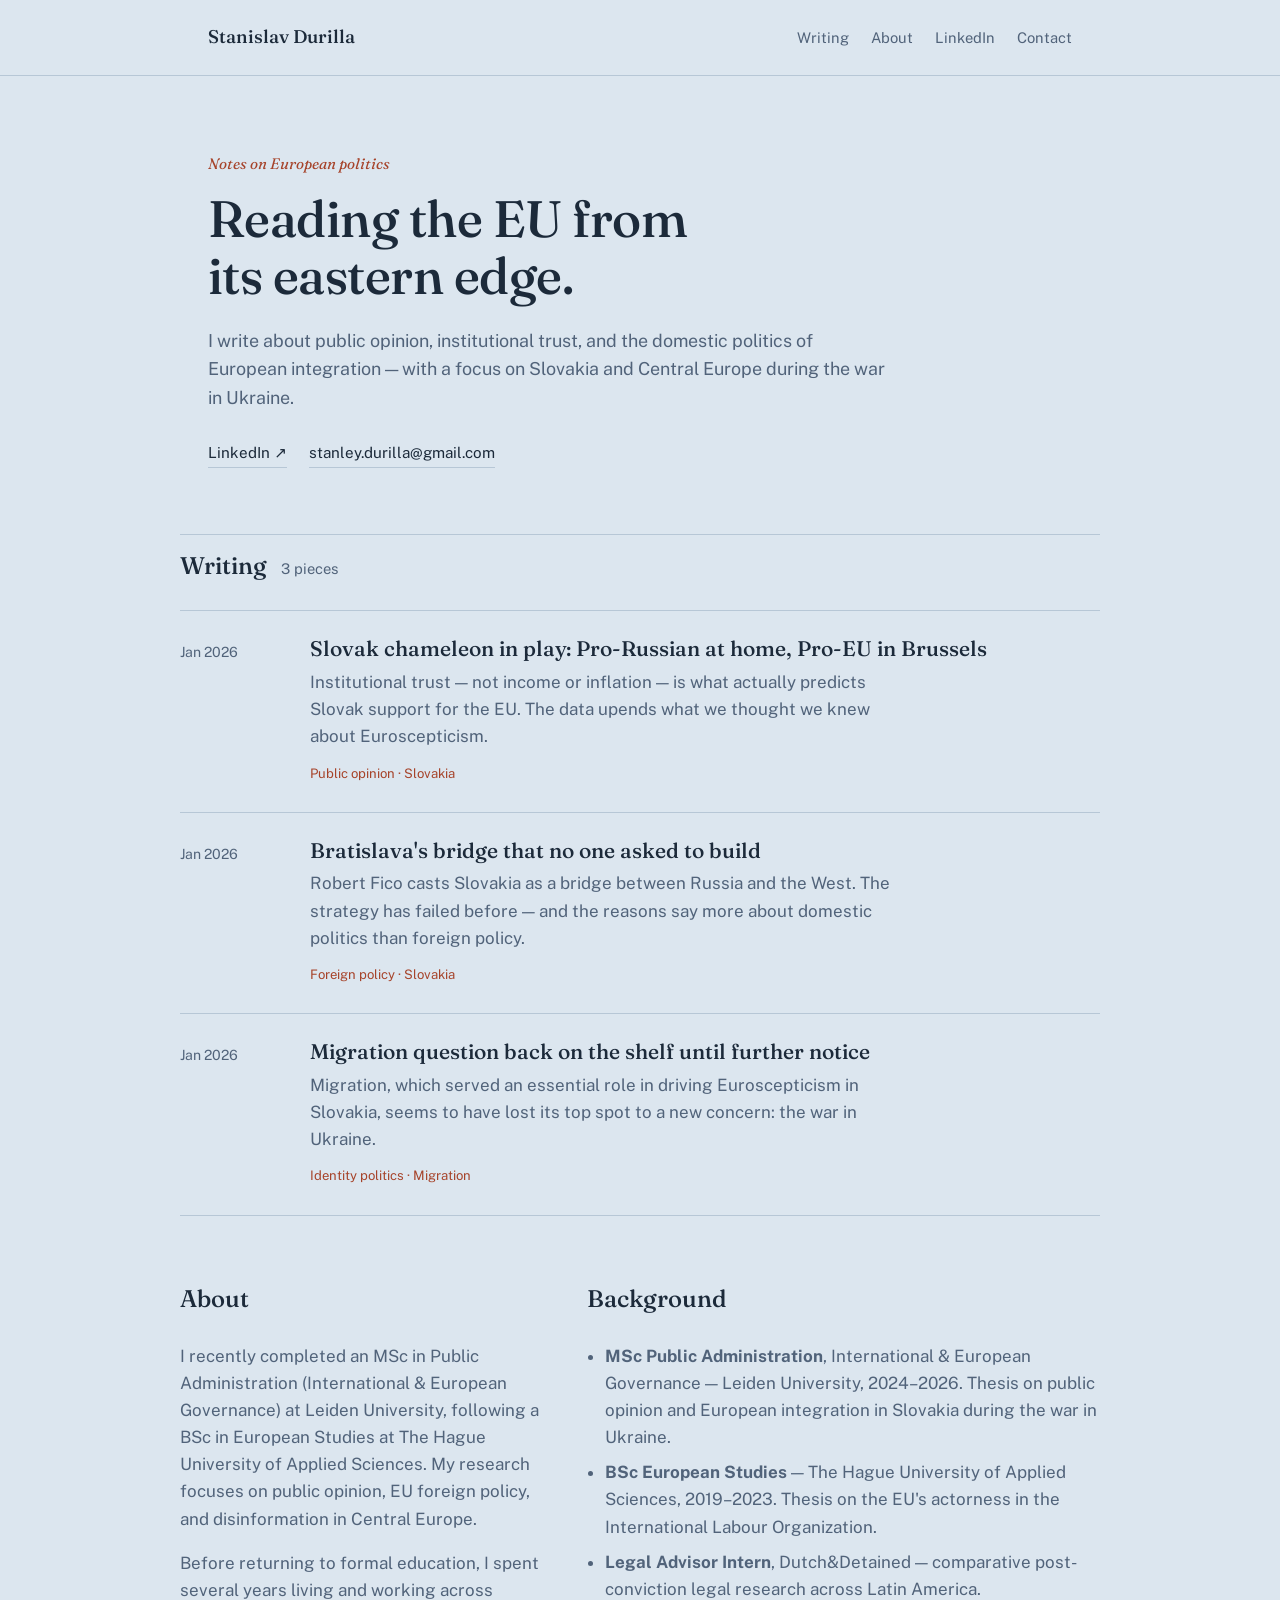
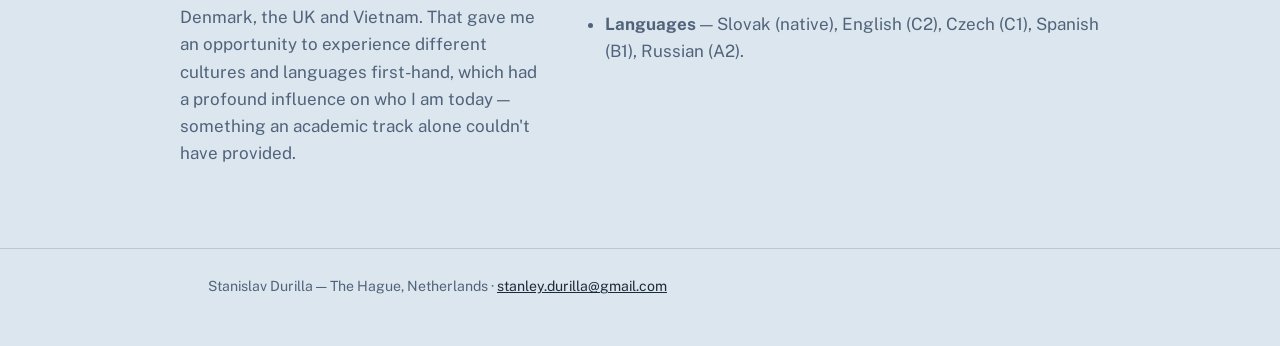
==== index.html @ 5b3fd9ba "Update index.html" ====
<!DOCTYPE html>
<html lang="en">
<head>
<meta charset="UTF-8">
<meta name="viewport" content="width=device-width, initial-scale=1.0">
<title>Stanislav Durilla — Notes on European Politics</title>
<meta name="description" content="Analysis and commentary on European integration, Central European politics, and the EU's response to the war in Ukraine, by Stanislav Durilla.">
<meta property="og:type" content="website">
<meta property="og:site_name" content="Stanislav Durilla">
<meta property="og:title" content="Stanislav Durilla — Notes on European Politics">
<meta property="og:description" content="Analysis and commentary on European integration, Central European politics, and the EU's response to the war in Ukraine.">
<meta name="twitter:card" content="summary">
<meta name="twitter:title" content="Stanislav Durilla — Notes on European Politics">
<meta name="twitter:description" content="Analysis and commentary on European integration, Central European politics, and the EU's response to the war in Ukraine.">
<link rel="stylesheet" href="style.css">
</head>
<body>

<header class="site">
  <div class="wrap">
    <a class="brand" href="index.html">Stanislav Durilla</a>
    <nav class="site-nav">
      <a href="#dispatches">Writing</a>
      <a href="#about">About</a>
      <a href="https://www.linkedin.com/in/stanislav-durilla-650215a8/">LinkedIn</a>
      <a href="mailto:stanley.durilla@gmail.com">Contact</a>
    </nav>
  </div>
</header>

<section class="hero">
  <div class="wrap">
    <p class="kicker">Notes on European politics</p>
    <h1>Reading the EU from its eastern edge.</h1>
    <p class="lede">I write about public opinion, institutional trust, and the domestic politics of European integration — with a focus on Slovakia and Central Europe during the war in Ukraine.</p>
    <div class="links">
      <a href="https://www.linkedin.com/in/stanislav-durilla-650215a8/">LinkedIn ↗</a>
      <a href="mailto:stanley.durilla@gmail.com">stanley.durilla@gmail.com</a>
    </div>
  </div>
</section>

<section class="dispatches wrap" id="dispatches">
  <div class="section-head">
    <h2>Writing</h2>
    <span class="count">3 pieces</span>
  </div>

  <a class="dispatch" href="institutional-trust.html">
    <span class="date">Jan 2026</span>
    <div>
      <h3>Slovak chameleon in play: Pro-Russian at home, Pro-EU in Brussels</h3>
      <p>Institutional trust — not income or inflation — is what actually predicts Slovak support for the EU. The data upends what we thought we knew about Euroscepticism.</p>
      <span class="tag">Public opinion · Slovakia</span>
    </div>
  </a>

  <a class="dispatch" href="bridge-strategy.html">
    <span class="date">Jan 2026</span>
    <div>
      <h3>Bratislava's bridge that no one asked to build</h3>
      <p>Robert Fico casts Slovakia as a bridge between Russia and the West. The strategy has failed before — and the reasons say more about domestic politics than foreign policy.</p>
      <span class="tag">Foreign policy · Slovakia</span>
    </div>
  </a>

  <a class="dispatch" href="migration-fades.html">
    <span class="date">Jan 2026</span>
    <div>
      <h3>Migration question back on the shelf until further notice</h3>
      <p>Migration, which served an essential role in driving Euroscepticism in Slovakia, seems to have lost its top spot to a new concern: the war in Ukraine.</p>
      <span class="tag">Identity politics · Migration</span>
    </div>
  </a>
</section>

<section class="about wrap" id="about">
  <div class="col">
    <div class="section-head" style="border-top:none; padding-top:0;">
      <h2>About</h2>
    </div>
    <p>I recently completed an MSc in Public Administration (International &amp; European Governance) at Leiden University, following a BSc in European Studies at The Hague University of Applied Sciences. My research focuses on public opinion, EU foreign policy, and disinformation in Central Europe.</p>
    <p>Before returning to formal education, I spent several years living and working across Denmark, the UK and Vietnam. That gave me an opportunity to experience different cultures and languages first-hand, which had a profound influence on who I am today — something an academic track alone couldn't have provided.</p>
  </div>
  <div class="col">
    <div class="section-head" style="border-top:none; padding-top:0;">
      <h2>Background</h2>
    </div>
    <ul>
      <li><strong>MSc Public Administration</strong>, International &amp; European Governance — Leiden University, 2024–2026. Thesis on public opinion and European integration in Slovakia during the war in Ukraine.</li>
      <li><strong>BSc European Studies</strong> — The Hague University of Applied Sciences, 2019–2023. Thesis on the EU's actorness in the International Labour Organization.</li>
      <li><strong>Legal Advisor Intern</strong>, Dutch&amp;Detained — comparative post-conviction legal research across Latin America.</li>
      <li><strong>Languages</strong> — Slovak (native), English (C2), Czech (C1), Spanish (B1), Russian (A2).</li>
    </ul>
  </div>
</section>

<footer class="site">
  <div class="wrap">
    Stanislav Durilla — The Hague, Netherlands · <a href="mailto:stanley.durilla@gmail.com">stanley.durilla@gmail.com</a>
  </div>
</footer>

</body>
</html>
---- style.css ----
@import url('https://fonts.googleapis.com/css2?family=Fraunces:opsz,wght@9..144,400;9..144,500;9..144,600&family=Public+Sans:wght@400;500;600&display=swap');

:root {
  --ink: #1c2a3a;
  --paper: #dce6ef;
  --paper-raised: #eaf1f7;
  --rule: #b7c7d6;
  --muted: #51637a;
  --seal: #a6432a;
  --max: 720px;
}

* { box-sizing: border-box; }

html { scroll-behavior: smooth; }

body {
  margin: 0;
  background: var(--paper);
  color: var(--ink);
  font-family: 'Public Sans', system-ui, sans-serif;
  font-size: 17px;
  line-height: 1.6;
  -webkit-font-smoothing: antialiased;
}

@media (prefers-reduced-motion: reduce) {
  html { scroll-behavior: auto; }
  * { animation: none !important; transition: none !important; }
}

a { color: var(--ink); }
a:focus-visible, button:focus-visible { outline: 2px solid var(--seal); outline-offset: 3px; }

h1, h2, h3 {
  font-family: 'Fraunces', Georgia, serif;
  font-weight: 500;
  line-height: 1.12;
  margin: 0;
}

.wrap {
  max-width: 920px;
  margin: 0 auto;
  padding: 0 28px;
}

/* ---- Header ---- */
header.site {
  border-bottom: 1px solid var(--rule);
  padding: 22px 0;
}
header.site .wrap {
  display: flex;
  align-items: baseline;
  justify-content: space-between;
  gap: 16px;
  flex-wrap: wrap;
}
.brand {
  font-family: 'Fraunces', serif;
  font-weight: 500;
  font-size: 1.15rem;
  text-decoration: none;
  color: var(--ink);
}
nav.site-nav { display: flex; gap: 22px; font-size: 0.92rem; }
nav.site-nav a { text-decoration: none; color: var(--muted); border-bottom: 1px solid transparent; padding-bottom: 2px; }
nav.site-nav a:hover { color: var(--ink); border-bottom-color: var(--seal); }

/* ---- Hero ---- */
.hero { padding: 76px 0 56px; }
.hero .kicker {
  color: var(--seal);
  font-size: 0.95rem;
  margin: 0 0 14px;
  font-family: 'Fraunces', serif;
  font-style: italic;
}
.hero h1 {
  font-size: clamp(2.1rem, 4.4vw, 3.2rem);
  max-width: 15ch;
  letter-spacing: -0.01em;
}
.hero p.lede {
  max-width: 62ch;
  margin: 22px 0 0;
  color: var(--muted);
  font-size: 1.12rem;
}
.hero .links { margin-top: 28px; display: flex; gap: 22px; flex-wrap: wrap; }
.hero .links a {
  text-decoration: none;
  font-size: 0.95rem;
  color: var(--ink);
  border-bottom: 1px solid var(--rule);
  padding-bottom: 2px;
}
.hero .links a:hover { border-bottom-color: var(--seal); }

/* ---- Section headings ---- */
.section-head {
  display: flex;
  align-items: baseline;
  gap: 14px;
  margin: 0 0 30px;
  border-top: 1px solid var(--rule);
  padding-top: 18px;
}
.section-head h2 { font-size: 1.5rem; }
.section-head .count { color: var(--muted); font-size: 0.92rem; }

/* ---- Dispatch list ---- */
.dispatches { padding: 10px 0 60px; }
.dispatch {
  display: grid;
  grid-template-columns: 108px 1fr;
  gap: 22px;
  padding: 26px 0;
  border-bottom: 1px solid var(--rule);
  text-decoration: none;
  color: inherit;
}
.dispatch:first-of-type { border-top: 1px solid var(--rule); }
.dispatch .date {
  color: var(--muted);
  font-size: 0.88rem;
  padding-top: 4px;
}
.dispatch h3 {
  font-size: 1.32rem;
  margin-bottom: 8px;
}
.dispatch p { margin: 0; color: var(--muted); max-width: 58ch; }
.dispatch .tag {
  display: inline-block;
  margin-top: 12px;
  font-size: 0.82rem;
  color: var(--seal);
}
.dispatch:hover h3 { text-decoration: underline; text-decoration-color: var(--rule); text-underline-offset: 4px; }

/* ---- About ---- */
.about { padding: 10px 0 64px; display: grid; grid-template-columns: 1fr 1.4fr; gap: 40px; }
.about .col p { color: var(--muted); max-width: 46ch; }
.about ul { padding-left: 18px; margin: 0; color: var(--muted); }
.about li { margin-bottom: 8px; }

/* ---- Footer ---- */
footer.site {
  border-top: 1px solid var(--rule);
  padding: 26px 0 48px;
  color: var(--muted);
  font-size: 0.88rem;
}

/* ---- Article page ---- */
.article-head { padding: 64px 28px 20px; max-width: var(--max); margin: 0 auto; }
.article-head .kicker { color: var(--seal); font-family: 'Fraunces', serif; font-style: italic; margin-bottom: 14px; }
.article-head h1 { font-size: clamp(1.9rem, 4vw, 2.7rem); }
.article-head .meta { color: var(--muted); font-size: 0.92rem; margin-top: 18px; }
.article-body { max-width: var(--max); margin: 0 auto; padding: 8px 28px 70px; }
.article-body p { margin: 0 0 20px; }
.article-body h2 { font-size: 1.35rem; margin: 44px 0 16px; }
.article-body .drop::first-letter {
  font-family: 'Fraunces', serif;
  font-size: 3.6em;
  float: left;
  line-height: 0.85;
  padding-right: 10px;
  padding-top: 4px;
  color: var(--seal);
}
.back-link { display: inline-block; margin: 0 auto; max-width: var(--max); text-decoration: none; color: var(--muted); font-size: 0.9rem; }
.back-link-wrap { max-width: var(--max); margin: 40px auto 0; padding: 0 28px; }

/* ---- Chart ---- */
.chart-figure {
  margin: 40px 0 44px;
  background: var(--paper-raised);
  border: 1px solid var(--rule);
  border-radius: 4px;
  padding: 20px 20px 16px;
}
.chart-figure svg { width: 100%; height: auto; display: block; }
.chart-caption {
  margin-top: 14px;
  font-size: 0.82rem;
  color: var(--muted);
  text-align: left;
}

@media (max-width: 640px) {
  .dispatch { grid-template-columns: 1fr; gap: 6px; }
  .about { grid-template-columns: 1fr; }
  .hero { padding: 54px 0 40px; }
}
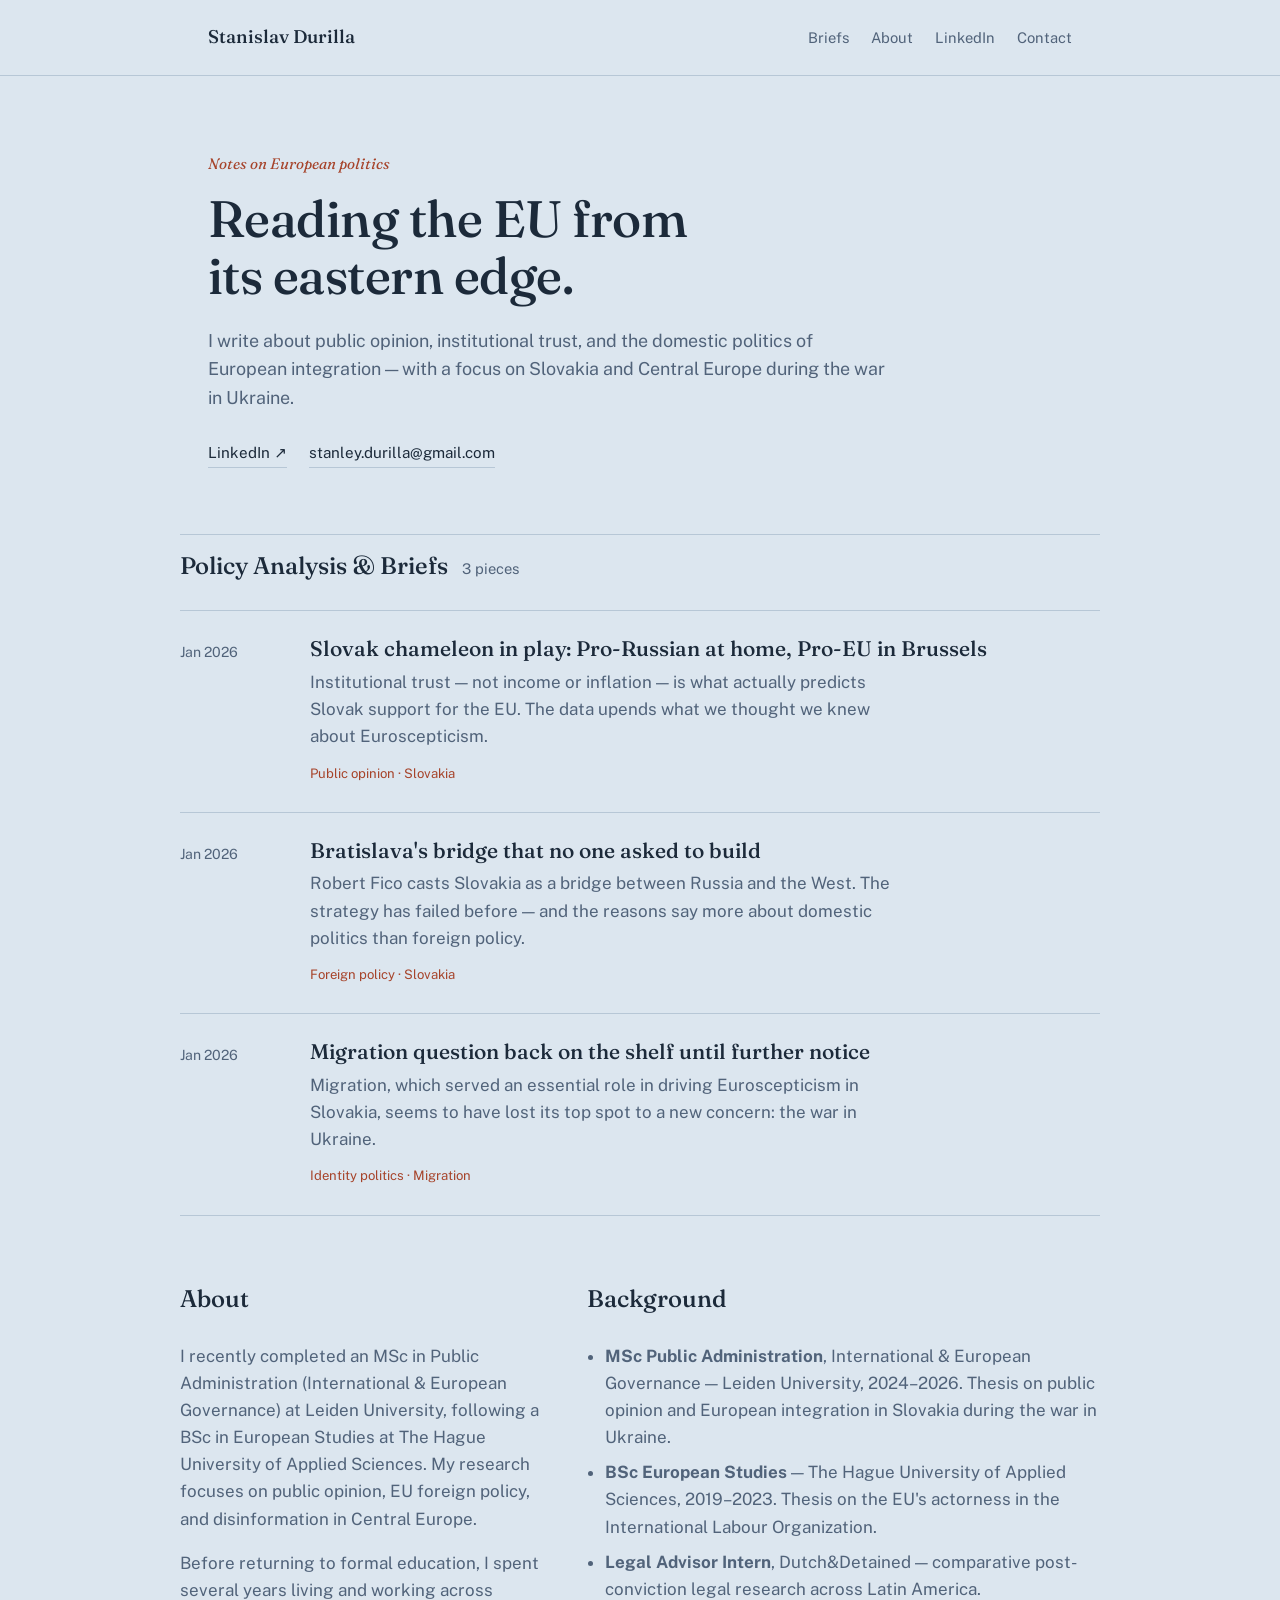
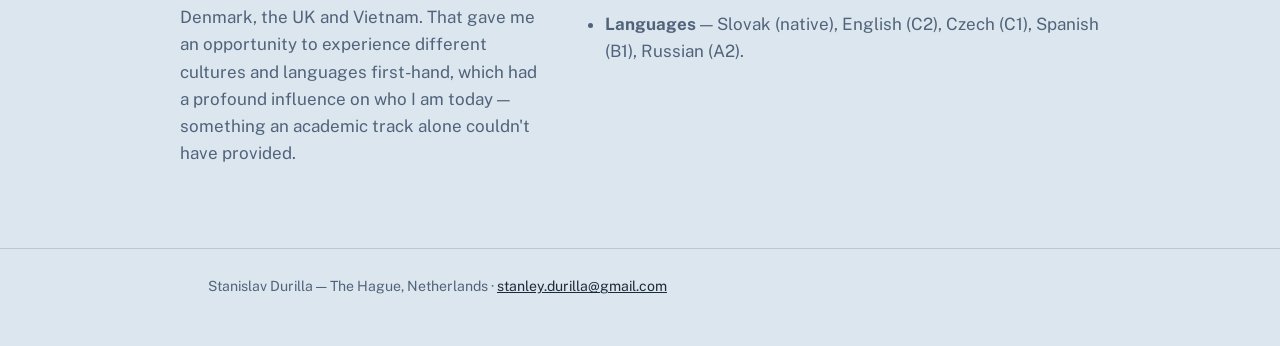
==== commit f295d0fa: "Add files via upload" ====
--- a/index.html
+++ b/index.html
@@ -20,7 +20,7 @@
   <div class="wrap">
     <a class="brand" href="index.html">Stanislav Durilla</a>
     <nav class="site-nav">
-      <a href="#dispatches">Writing</a>
+      <a href="#dispatches">Briefs</a>
       <a href="#about">About</a>
       <a href="https://www.linkedin.com/in/stanislav-durilla-650215a8/">LinkedIn</a>
       <a href="mailto:stanley.durilla@gmail.com">Contact</a>
@@ -42,11 +42,11 @@
 
 <section class="dispatches wrap" id="dispatches">
   <div class="section-head">
-    <h2>Writing</h2>
+    <h2>Policy Analysis &amp; Briefs</h2>
     <span class="count">3 pieces</span>
   </div>
 
-  <a class="dispatch" href="institutional-trust.html">
+  <a class="dispatch" href="articles/institutional-trust.html">
     <span class="date">Jan 2026</span>
     <div>
       <h3>Slovak chameleon in play: Pro-Russian at home, Pro-EU in Brussels</h3>
@@ -55,7 +55,7 @@
     </div>
   </a>
 
-  <a class="dispatch" href="bridge-strategy.html">
+  <a class="dispatch" href="articles/bridge-strategy.html">
     <span class="date">Jan 2026</span>
     <div>
       <h3>Bratislava's bridge that no one asked to build</h3>
@@ -64,7 +64,7 @@
     </div>
   </a>
 
-  <a class="dispatch" href="migration-fades.html">
+  <a class="dispatch" href="articles/migration-fades.html">
     <span class="date">Jan 2026</span>
     <div>
       <h3>Migration question back on the shelf until further notice</h3>
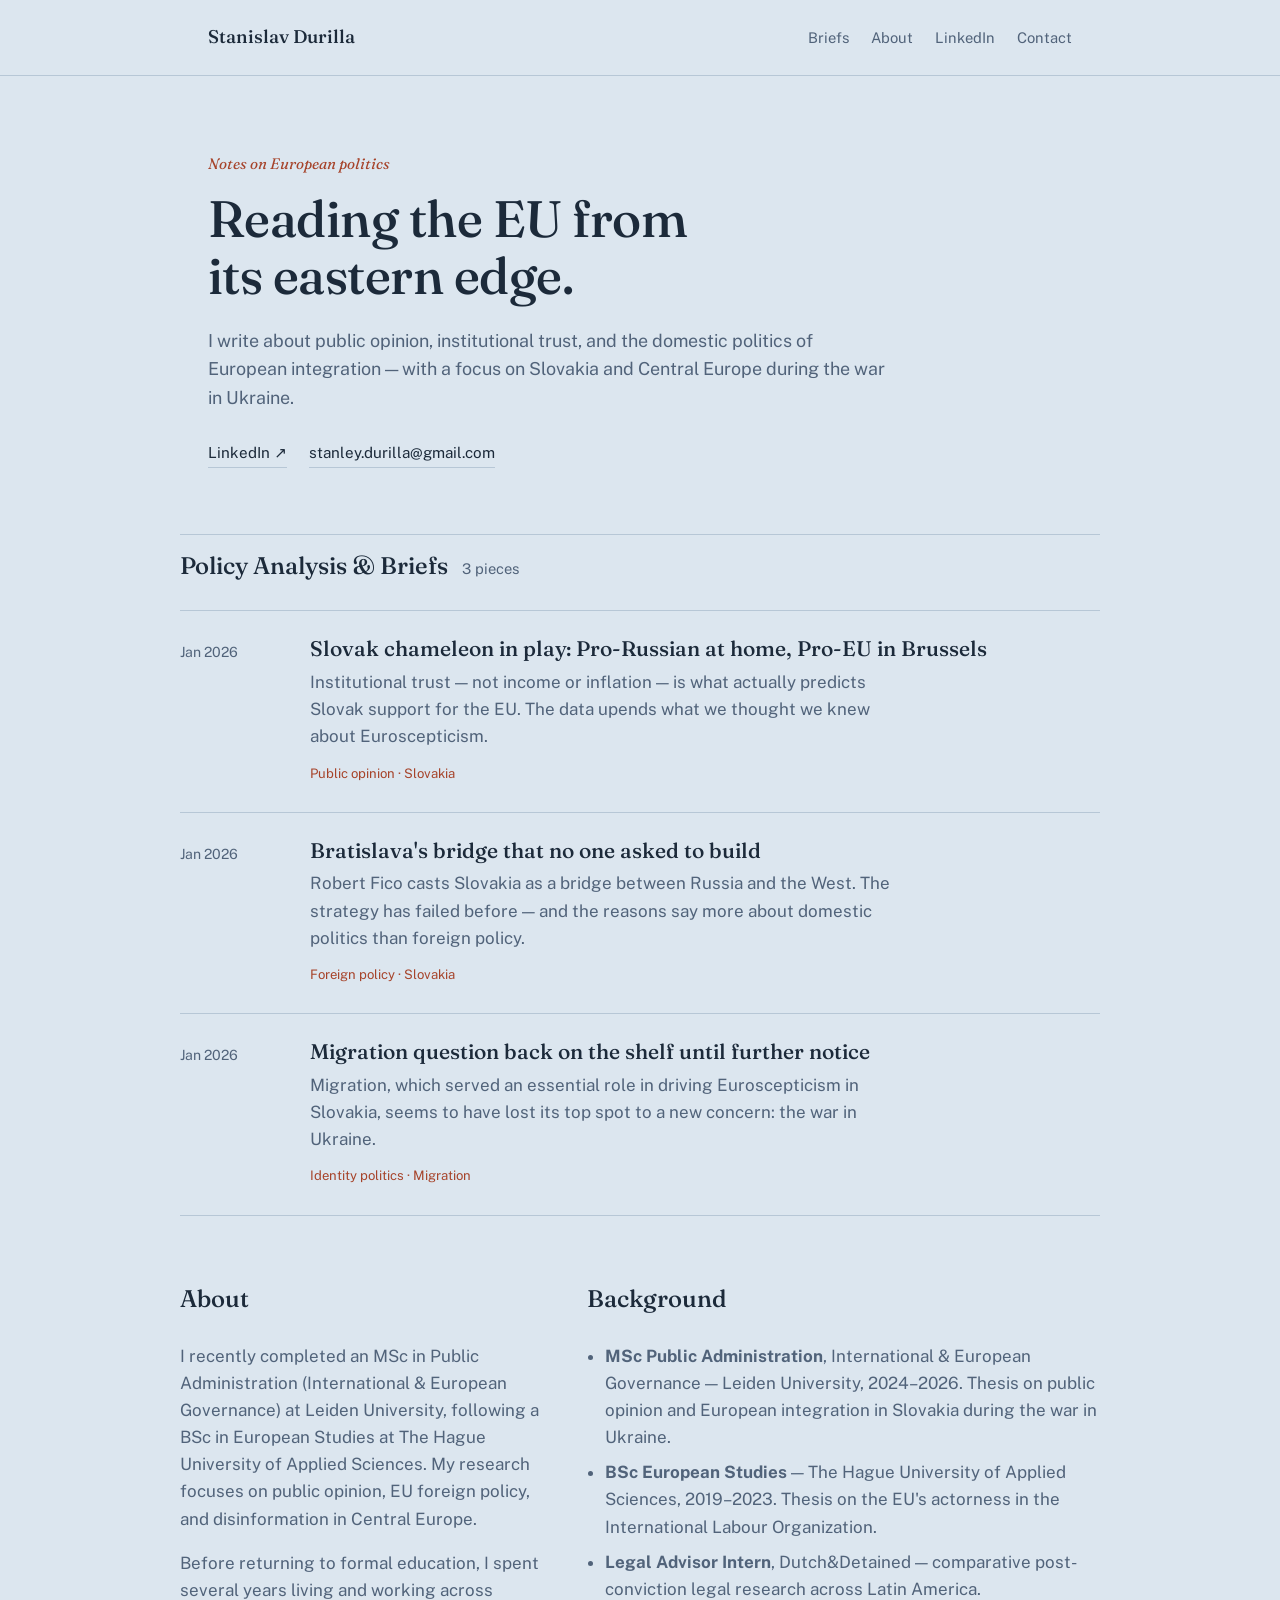
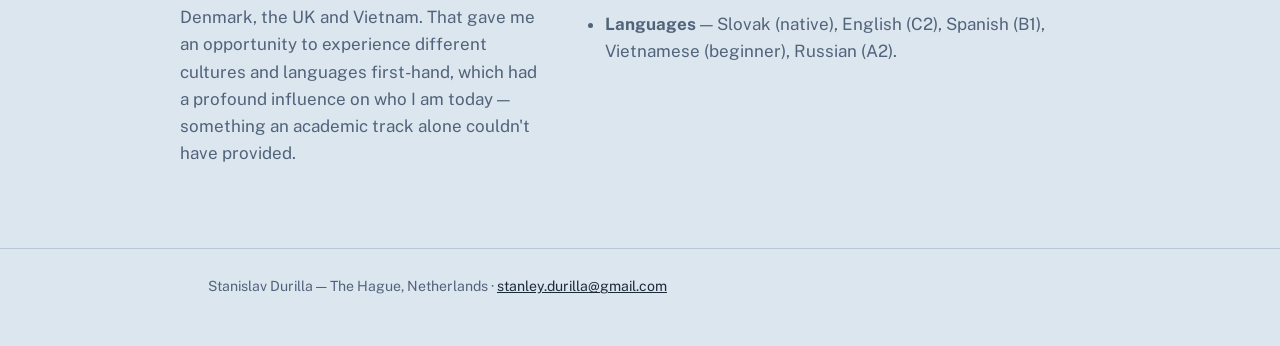
==== commit 9c7d6b04: "Add files via upload" ====
--- a/index.html
+++ b/index.html
@@ -9,9 +9,14 @@
 <meta property="og:site_name" content="Stanislav Durilla">
 <meta property="og:title" content="Stanislav Durilla — Notes on European Politics">
 <meta property="og:description" content="Analysis and commentary on European integration, Central European politics, and the EU's response to the war in Ukraine.">
-<meta name="twitter:card" content="summary">
+<meta property="og:url" content="https://stanislavdurilla.github.io/portfolio-/">
+<meta property="og:image" content="https://stanislavdurilla.github.io/portfolio-/og-image.png">
+<meta property="og:image:width" content="1200">
+<meta property="og:image:height" content="630">
+<meta name="twitter:card" content="summary_large_image">
 <meta name="twitter:title" content="Stanislav Durilla — Notes on European Politics">
 <meta name="twitter:description" content="Analysis and commentary on European integration, Central European politics, and the EU's response to the war in Ukraine.">
+<meta name="twitter:image" content="https://stanislavdurilla.github.io/portfolio-/og-image.png">
 <link rel="stylesheet" href="style.css">
 </head>
 <body>
@@ -90,7 +95,7 @@
       <li><strong>MSc Public Administration</strong>, International &amp; European Governance — Leiden University, 2024–2026. Thesis on public opinion and European integration in Slovakia during the war in Ukraine.</li>
       <li><strong>BSc European Studies</strong> — The Hague University of Applied Sciences, 2019–2023. Thesis on the EU's actorness in the International Labour Organization.</li>
       <li><strong>Legal Advisor Intern</strong>, Dutch&amp;Detained — comparative post-conviction legal research across Latin America.</li>
-      <li><strong>Languages</strong> — Slovak (native), English (C2), Czech (C1), Spanish (B1), Russian (A2).</li>
+      <li><strong>Languages</strong> — Slovak (native), English (C2), Spanish (B1), Vietnamese (beginner), Russian (A2).</li>
     </ul>
   </div>
 </section>
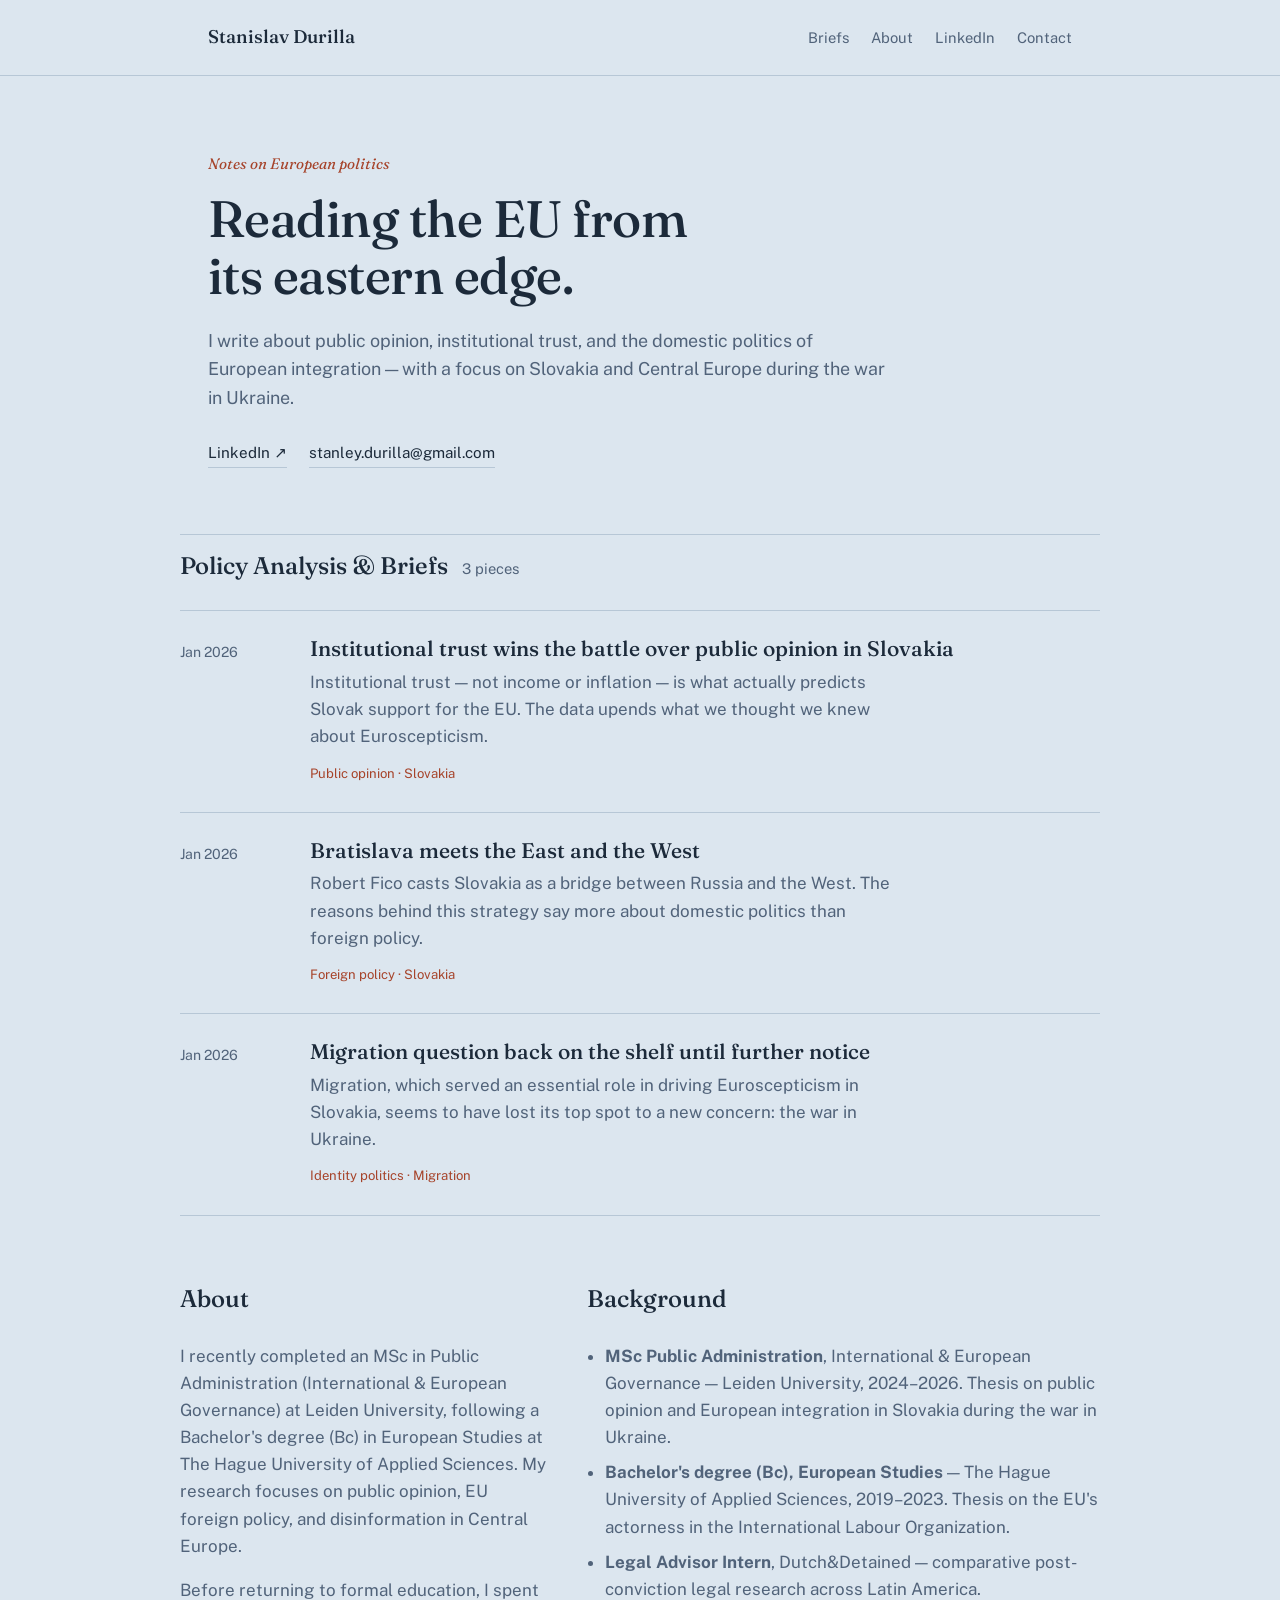
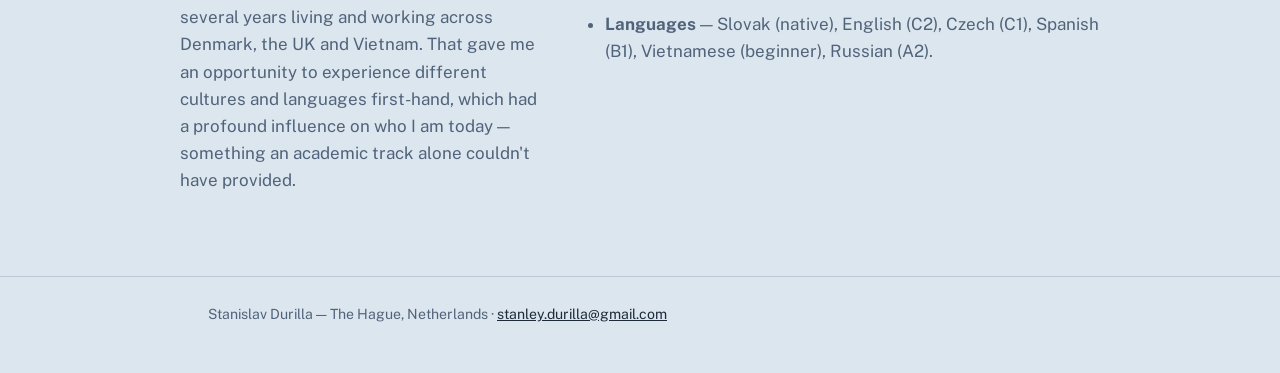
==== commit fd45e3f4: "Add files via upload" ====
--- a/index.html
+++ b/index.html
@@ -54,7 +54,7 @@
   <a class="dispatch" href="articles/institutional-trust.html">
     <span class="date">Jan 2026</span>
     <div>
-      <h3>Slovak chameleon in play: Pro-Russian at home, Pro-EU in Brussels</h3>
+      <h3>Institutional trust wins the battle over public opinion in Slovakia</h3>
       <p>Institutional trust — not income or inflation — is what actually predicts Slovak support for the EU. The data upends what we thought we knew about Euroscepticism.</p>
       <span class="tag">Public opinion · Slovakia</span>
     </div>
@@ -63,8 +63,8 @@
   <a class="dispatch" href="articles/bridge-strategy.html">
     <span class="date">Jan 2026</span>
     <div>
-      <h3>Bratislava's bridge that no one asked to build</h3>
-      <p>Robert Fico casts Slovakia as a bridge between Russia and the West. The strategy has failed before — and the reasons say more about domestic politics than foreign policy.</p>
+      <h3>Bratislava meets the East and the West</h3>
+      <p>Robert Fico casts Slovakia as a bridge between Russia and the West. The reasons behind this strategy say more about domestic politics than foreign policy.</p>
       <span class="tag">Foreign policy · Slovakia</span>
     </div>
   </a>
@@ -84,7 +84,7 @@
     <div class="section-head" style="border-top:none; padding-top:0;">
       <h2>About</h2>
     </div>
-    <p>I recently completed an MSc in Public Administration (International &amp; European Governance) at Leiden University, following a BSc in European Studies at The Hague University of Applied Sciences. My research focuses on public opinion, EU foreign policy, and disinformation in Central Europe.</p>
+    <p>I recently completed an MSc in Public Administration (International &amp; European Governance) at Leiden University, following a Bachelor's degree (Bc) in European Studies at The Hague University of Applied Sciences. My research focuses on public opinion, EU foreign policy, and disinformation in Central Europe.</p>
     <p>Before returning to formal education, I spent several years living and working across Denmark, the UK and Vietnam. That gave me an opportunity to experience different cultures and languages first-hand, which had a profound influence on who I am today — something an academic track alone couldn't have provided.</p>
   </div>
   <div class="col">
@@ -93,9 +93,9 @@
     </div>
     <ul>
       <li><strong>MSc Public Administration</strong>, International &amp; European Governance — Leiden University, 2024–2026. Thesis on public opinion and European integration in Slovakia during the war in Ukraine.</li>
-      <li><strong>BSc European Studies</strong> — The Hague University of Applied Sciences, 2019–2023. Thesis on the EU's actorness in the International Labour Organization.</li>
+      <li><strong>Bachelor's degree (Bc), European Studies</strong> — The Hague University of Applied Sciences, 2019–2023. Thesis on the EU's actorness in the International Labour Organization.</li>
       <li><strong>Legal Advisor Intern</strong>, Dutch&amp;Detained — comparative post-conviction legal research across Latin America.</li>
-      <li><strong>Languages</strong> — Slovak (native), English (C2), Spanish (B1), Vietnamese (beginner), Russian (A2).</li>
+      <li><strong>Languages</strong> — Slovak (native), English (C2), Czech (C1), Spanish (B1), Vietnamese (beginner), Russian (A2).</li>
     </ul>
   </div>
 </section>
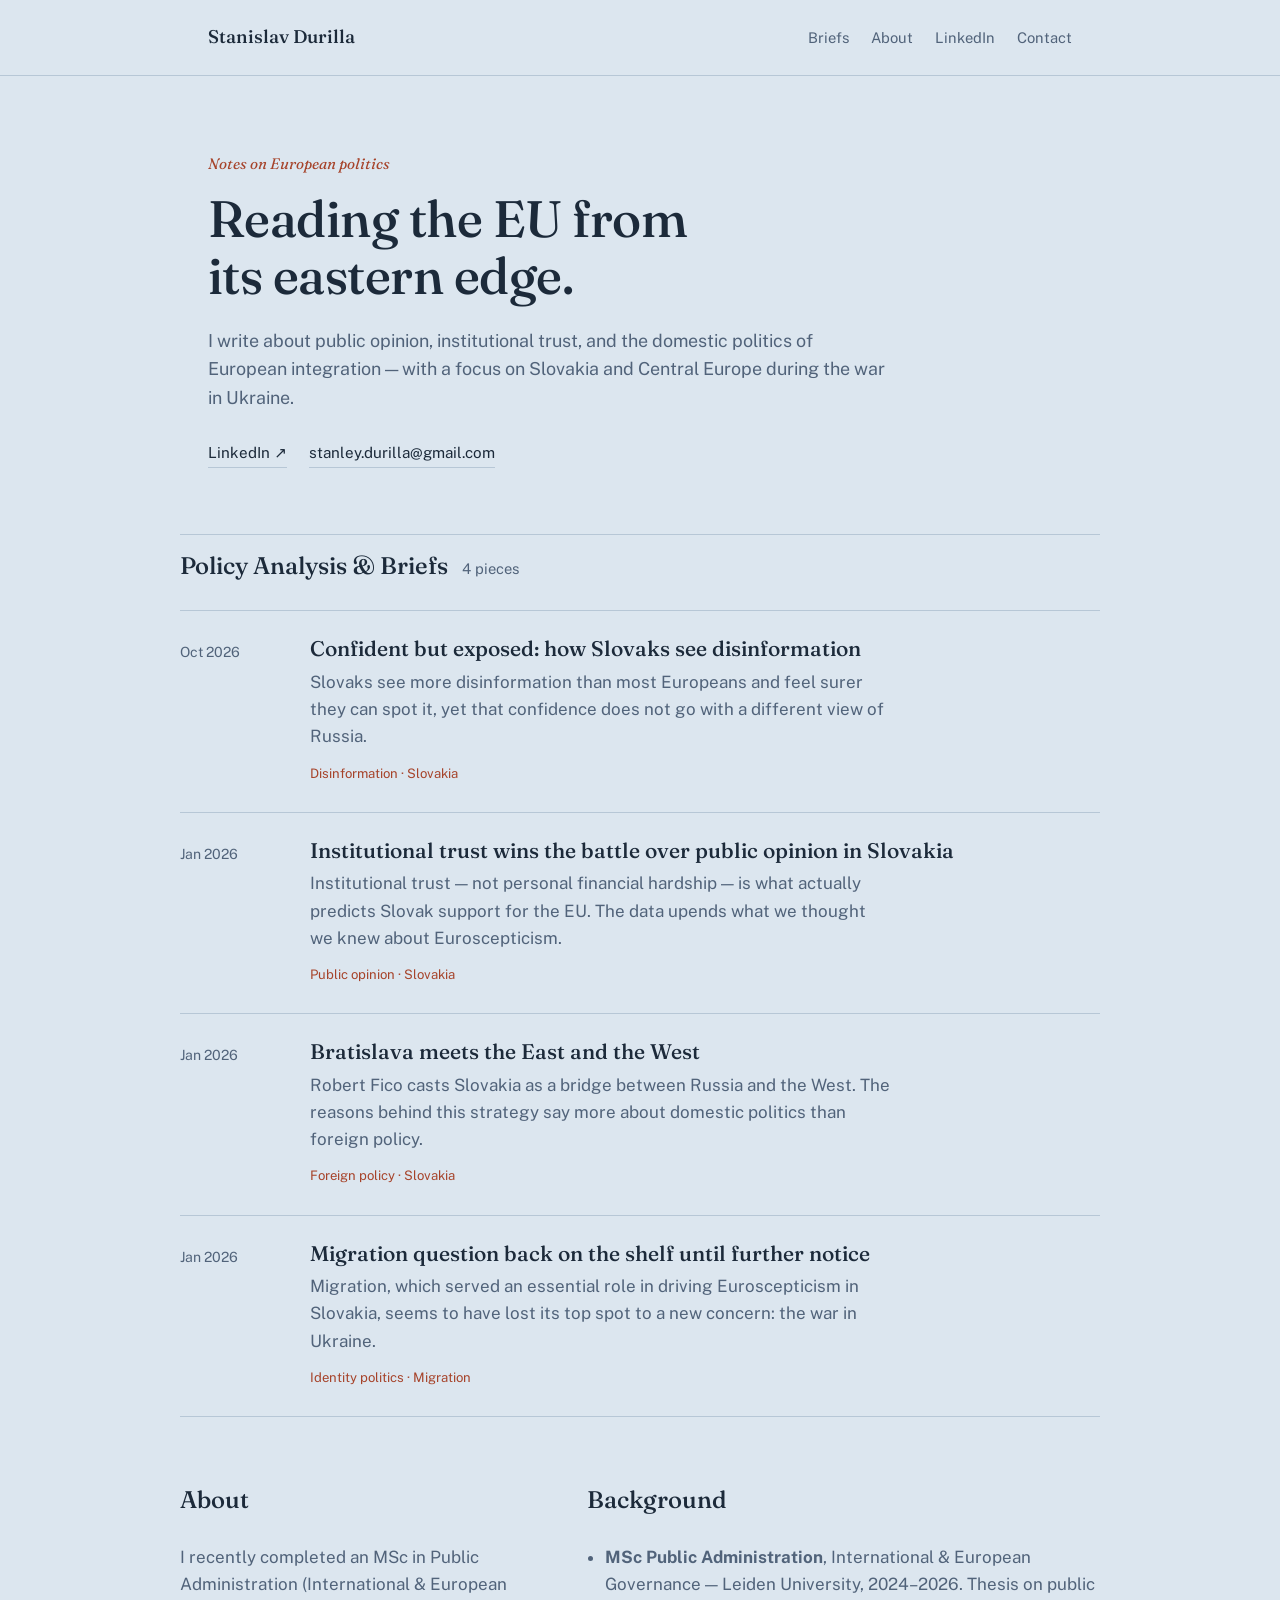
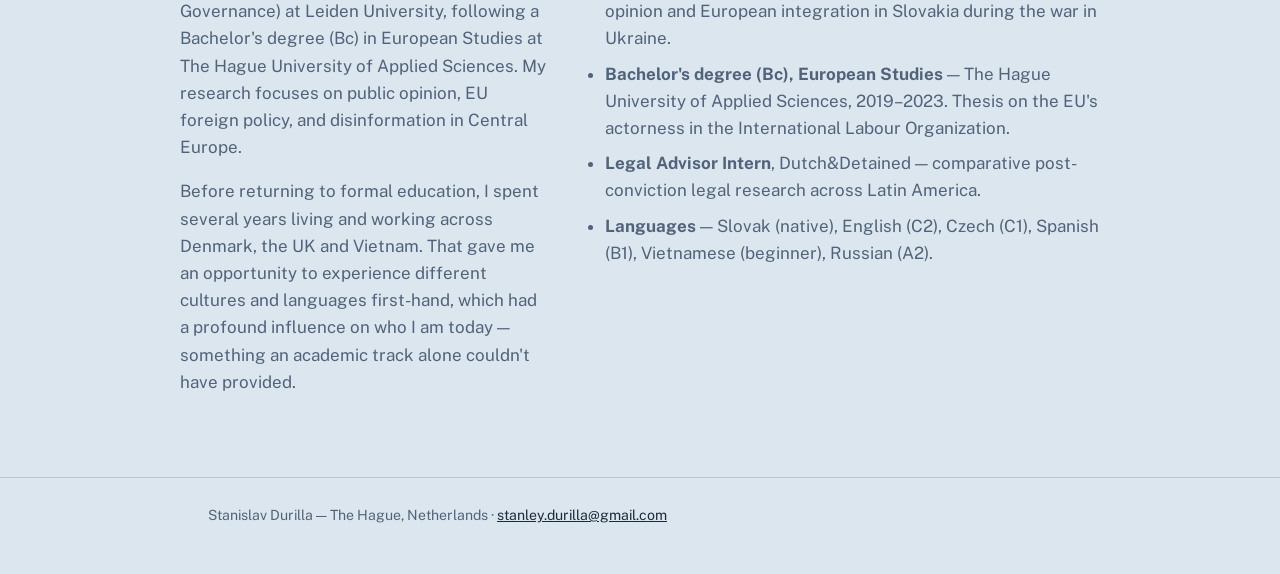
==== commit 91f087b0: "Add files via upload" ====
--- a/index.html
+++ b/index.html
@@ -48,14 +48,23 @@
 <section class="dispatches wrap" id="dispatches">
   <div class="section-head">
     <h2>Policy Analysis &amp; Briefs</h2>
-    <span class="count">3 pieces</span>
+    <span class="count">4 pieces</span>
   </div>
+
+  <a class="dispatch" href="articles/disinformation-confidence.html">
+    <span class="date">Oct 2026</span>
+    <div>
+      <h3>Confident but exposed: how Slovaks see disinformation</h3>
+      <p>Slovaks see more disinformation than most Europeans and feel surer they can spot it, yet that confidence does not go with a different view of Russia.</p>
+      <span class="tag">Disinformation · Slovakia</span>
+    </div>
+  </a>
 
   <a class="dispatch" href="articles/institutional-trust.html">
     <span class="date">Jan 2026</span>
     <div>
       <h3>Institutional trust wins the battle over public opinion in Slovakia</h3>
-      <p>Institutional trust — not income or inflation — is what actually predicts Slovak support for the EU. The data upends what we thought we knew about Euroscepticism.</p>
+      <p>Institutional trust — not personal financial hardship — is what actually predicts Slovak support for the EU. The data upends what we thought we knew about Euroscepticism.</p>
       <span class="tag">Public opinion · Slovakia</span>
     </div>
   </a>
--- a/style.css
+++ b/style.css
@@ -195,3 +195,6 @@
   .about { grid-template-columns: 1fr; }
   .hero { padding: 54px 0 40px; }
 }
+
+/* ---- Sources ---- */
+.article-body .sources { font-size: 0.86rem; color: var(--muted); line-height: 1.7; }
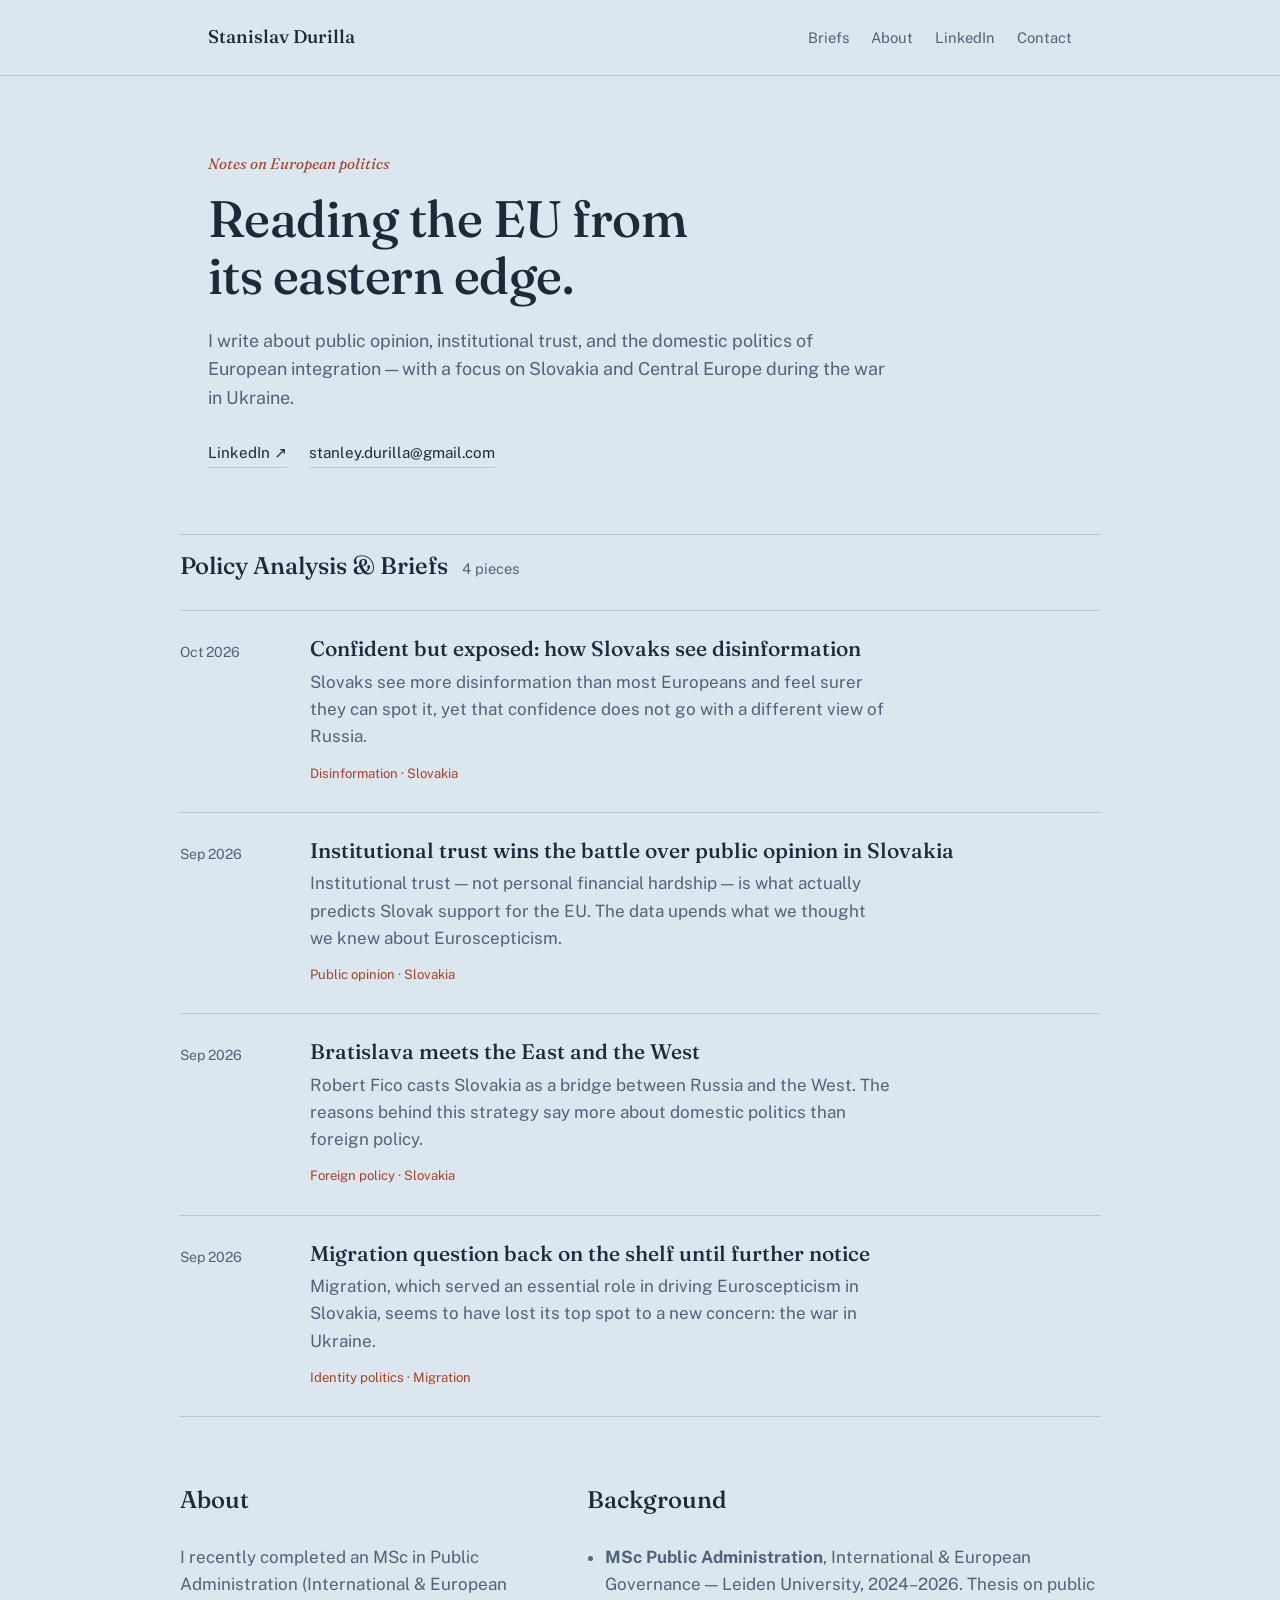
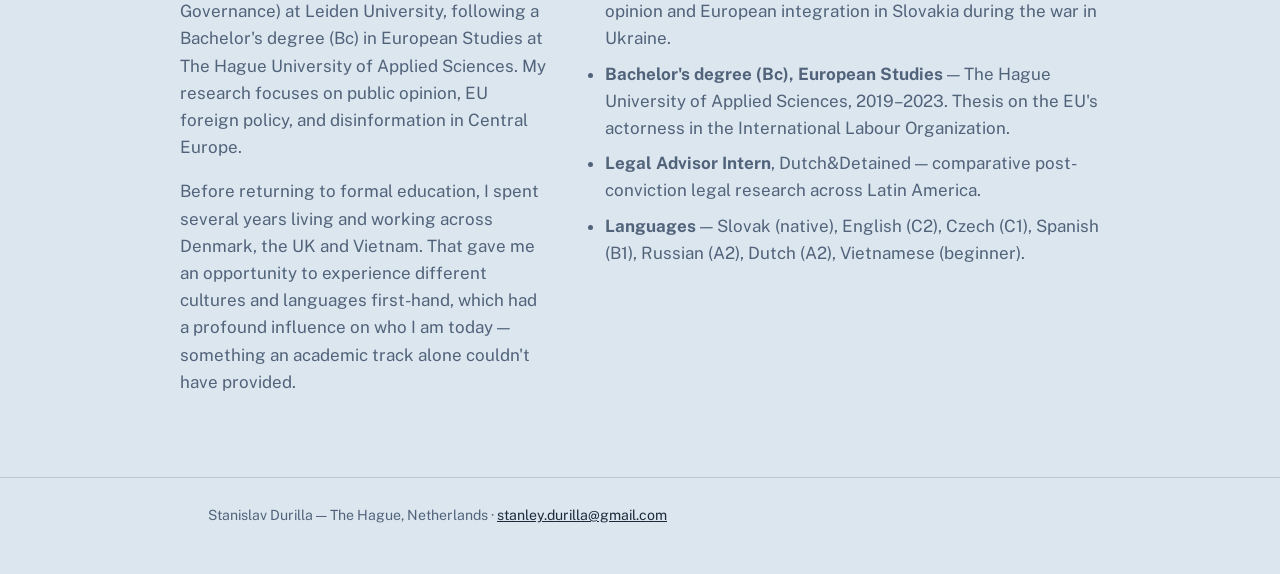
==== commit 8e3587d6: "Add files via upload" ====
--- a/index.html
+++ b/index.html
@@ -61,7 +61,7 @@
   </a>
 
   <a class="dispatch" href="articles/institutional-trust.html">
-    <span class="date">Jan 2026</span>
+    <span class="date">Sep 2026</span>
     <div>
       <h3>Institutional trust wins the battle over public opinion in Slovakia</h3>
       <p>Institutional trust — not personal financial hardship — is what actually predicts Slovak support for the EU. The data upends what we thought we knew about Euroscepticism.</p>
@@ -70,7 +70,7 @@
   </a>
 
   <a class="dispatch" href="articles/bridge-strategy.html">
-    <span class="date">Jan 2026</span>
+    <span class="date">Sep 2026</span>
     <div>
       <h3>Bratislava meets the East and the West</h3>
       <p>Robert Fico casts Slovakia as a bridge between Russia and the West. The reasons behind this strategy say more about domestic politics than foreign policy.</p>
@@ -79,7 +79,7 @@
   </a>
 
   <a class="dispatch" href="articles/migration-fades.html">
-    <span class="date">Jan 2026</span>
+    <span class="date">Sep 2026</span>
     <div>
       <h3>Migration question back on the shelf until further notice</h3>
       <p>Migration, which served an essential role in driving Euroscepticism in Slovakia, seems to have lost its top spot to a new concern: the war in Ukraine.</p>
@@ -104,7 +104,7 @@
       <li><strong>MSc Public Administration</strong>, International &amp; European Governance — Leiden University, 2024–2026. Thesis on public opinion and European integration in Slovakia during the war in Ukraine.</li>
       <li><strong>Bachelor's degree (Bc), European Studies</strong> — The Hague University of Applied Sciences, 2019–2023. Thesis on the EU's actorness in the International Labour Organization.</li>
       <li><strong>Legal Advisor Intern</strong>, Dutch&amp;Detained — comparative post-conviction legal research across Latin America.</li>
-      <li><strong>Languages</strong> — Slovak (native), English (C2), Czech (C1), Spanish (B1), Vietnamese (beginner), Russian (A2).</li>
+      <li><strong>Languages</strong> — Slovak (native), English (C2), Czech (C1), Spanish (B1), Russian (A2), Dutch (A2), Vietnamese (beginner).</li>
     </ul>
   </div>
 </section>
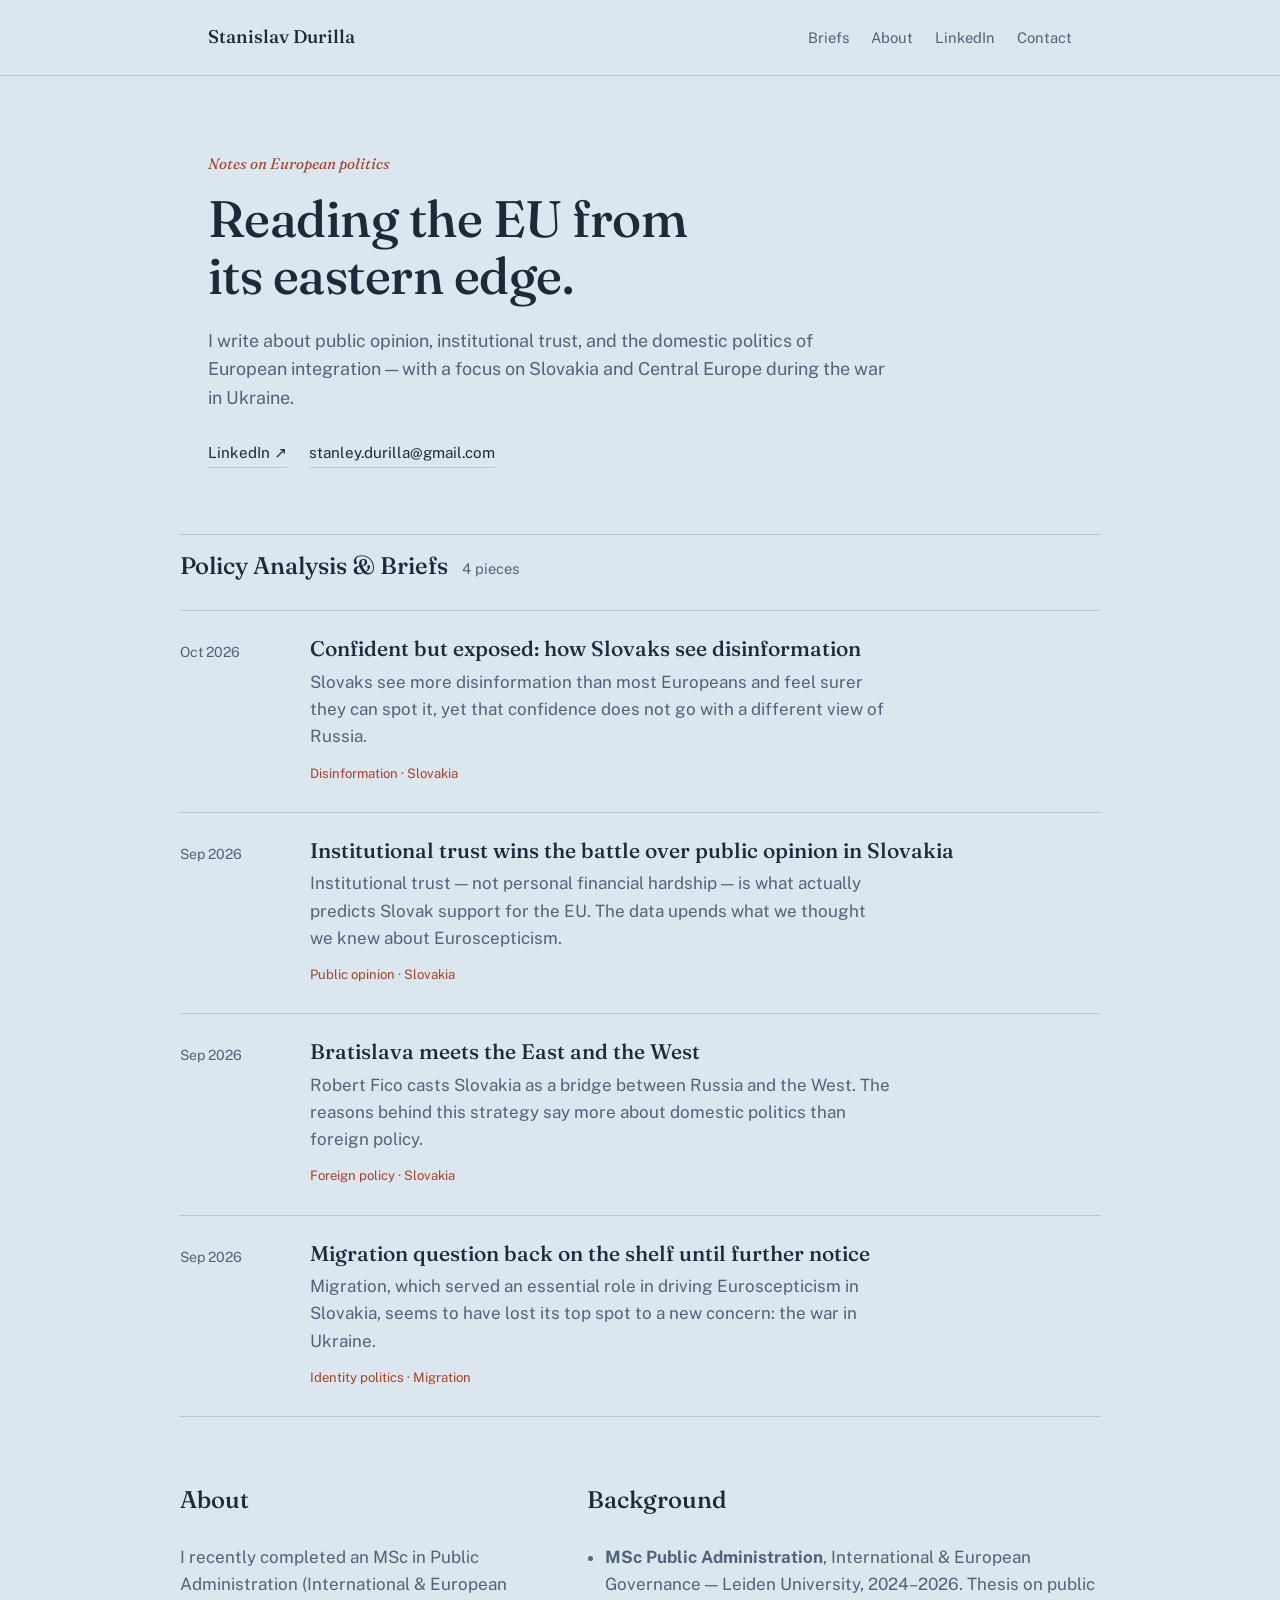
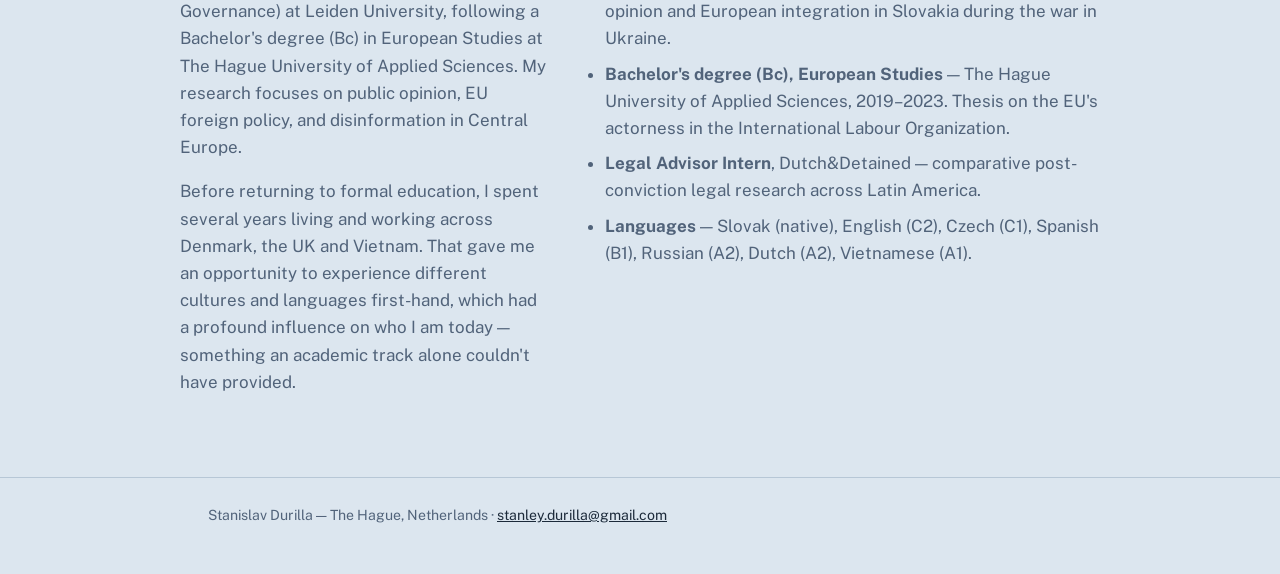
==== commit 27292f6a: "Add files via upload" ====
--- a/index.html
+++ b/index.html
@@ -104,7 +104,7 @@
       <li><strong>MSc Public Administration</strong>, International &amp; European Governance — Leiden University, 2024–2026. Thesis on public opinion and European integration in Slovakia during the war in Ukraine.</li>
       <li><strong>Bachelor's degree (Bc), European Studies</strong> — The Hague University of Applied Sciences, 2019–2023. Thesis on the EU's actorness in the International Labour Organization.</li>
       <li><strong>Legal Advisor Intern</strong>, Dutch&amp;Detained — comparative post-conviction legal research across Latin America.</li>
-      <li><strong>Languages</strong> — Slovak (native), English (C2), Czech (C1), Spanish (B1), Russian (A2), Dutch (A2), Vietnamese (beginner).</li>
+      <li><strong>Languages</strong> — Slovak (native), English (C2), Czech (C1), Spanish (B1), Russian (A2), Dutch (A2), Vietnamese (A1).</li>
     </ul>
   </div>
 </section>
